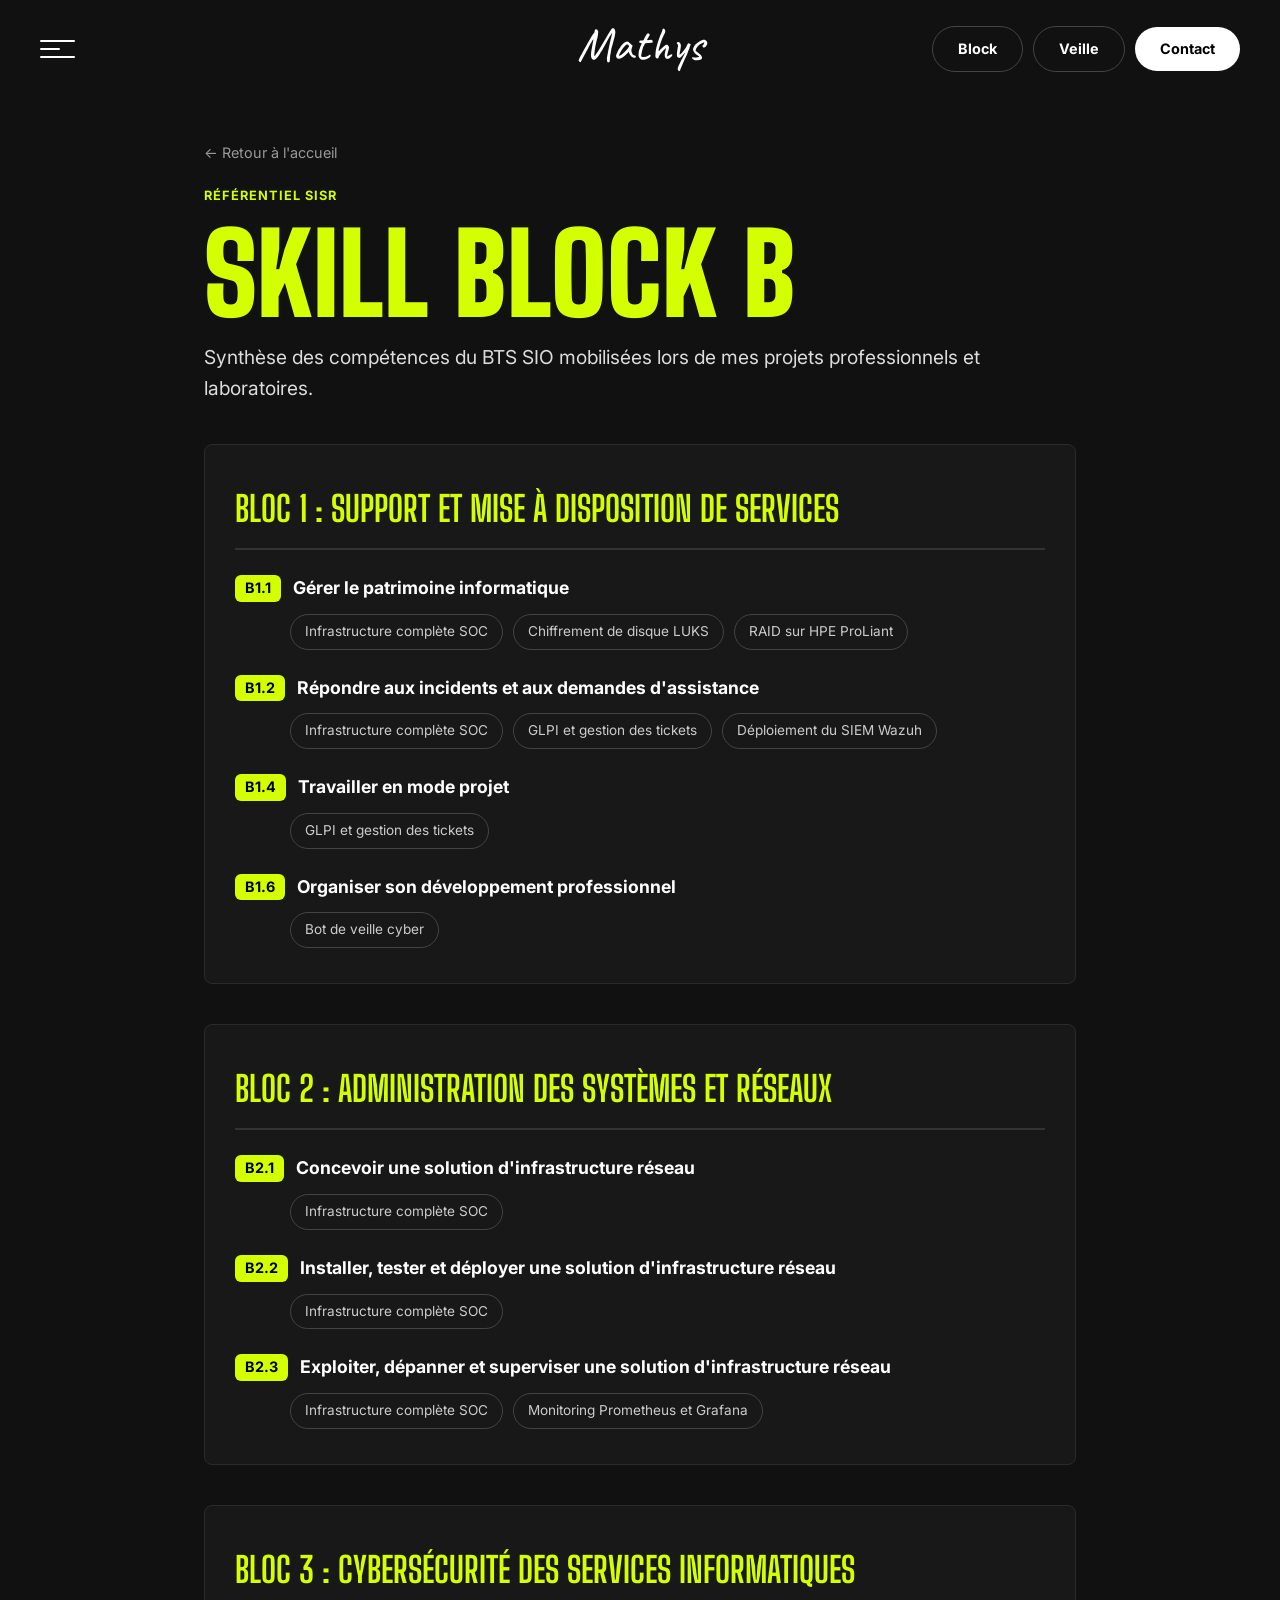
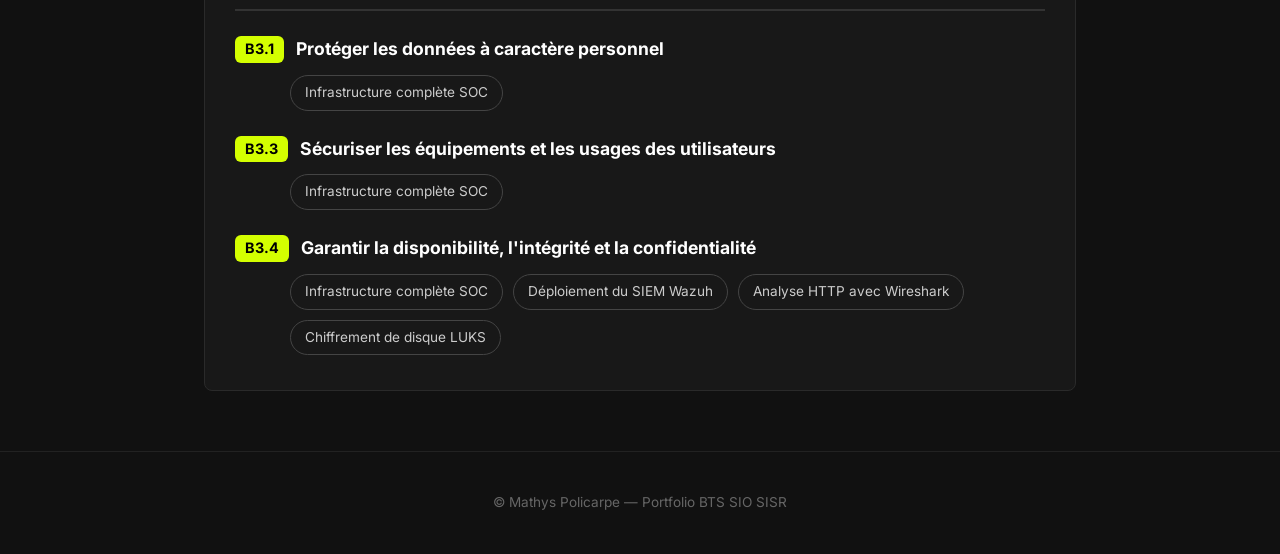
==== competences-bts.html @ 1212009c "Add files via upload" ====
<!DOCTYPE html>
<html lang="fr">
<head>
    <meta charset="UTF-8">
    <meta name="viewport" content="width=device-width, initial-scale=1">
    <title>Compétences BTS SIO SISR — Mathys Policarpe</title>
    <meta name="description" content="Tableau de synthèse des compétences B1, B2 et B3 du BTS SIO SISR.">
    <link rel="preconnect" href="https://fonts.googleapis.com">
    <link rel="preconnect" href="https://fonts.gstatic.com" crossorigin>
    <link href="https://fonts.googleapis.com/css2?family=Big+Shoulders+Display:wght@900&family=Caveat:wght@400..700&family=Inter:wght@400;500;700&display=swap" rel="stylesheet">
    <link rel="stylesheet" href="style.css">
    <style>
        .blocs { display: grid; gap: 40px; margin-top: 40px; }
        .bloc { background: var(--card); border: 1px solid var(--bd); border-radius: 8px; padding: 35px 30px; }
        .bloc h2 { font-family: var(--giant); font-size: 2.2rem; color: var(--y); text-transform: uppercase; border-bottom: 2px solid #333; padding-bottom: 12px; margin-bottom: 25px; }
        .comp-item { margin-bottom: 25px; }
        .comp-item:last-child { margin-bottom: 0; }
        .comp-item h3 { font-size: 1.1rem; color: #fff; margin-bottom: 12px; display: flex; align-items: center; gap: 12px; line-height: 1.3; }
        .comp-item h3 span { background: var(--y); color: #000; padding: 4px 10px; border-radius: 6px; font-size: 0.9rem; font-weight: 700; white-space: nowrap; }
        .comp-item .projs-lies { display: flex; gap: 10px; flex-wrap: wrap; margin-left: 55px; }
        .comp-item .projs-lies a { text-decoration: none; border: 1px solid #444; padding: 6px 14px; border-radius: 50px; font-size: 0.85rem; color: #ccc; transition: 0.3s; }
        .comp-item .projs-lies a:hover { background: var(--y); color: #000; border-color: var(--y); font-weight: 600; }
        @media (max-width: 768px) {
            .comp-item h3 { align-items: flex-start; flex-direction: column; gap: 8px; }
            .comp-item .projs-lies { margin-left: 0; }
        }
    </style>
</head>
<body>
    <nav class="nav">
        <div>
            <button class="burger" aria-label="Menu"><span></span><span></span><span></span></button>
        </div>
        <a href="index.html" class="logo">Mathys</a>
        <div class="nav-r">
            <a href="competences-bts.html" class="pill out">Block</a>
            <a href="veille.html" class="pill out">Veille</a>
            <a href="index.html#/contact" class="pill">Contact</a>
        </div>
    </nav>

    <div class="menu">
        <ul>
            <li><a href="index.html">Accueil</a></li>
            <li><a href="competences-bts.html">Compétences BTS</a></li>
            <li><a href="index.html#/projets">Projets &amp; Labs</a></li>
            <li><a href="veille.html">Veille Cyber</a></li>
            <li><a href="index.html#/contact">Contact</a></li>
        </ul>
    </div>

    <main class="proj" style="max-width:1000px">
        <a class="back" href="index.html">← Retour à l'accueil</a>
        <span class="tag" style="display:block;margin-top:20px">Référentiel SISR</span>
        <h1>Skill Block B</h1>
        <p class="intro">Synthèse des compétences du BTS SIO mobilisées lors de mes projets professionnels et laboratoires.</p>

        <div class="blocs" id="blocs-container"></div>
    </main>

    <footer>© Mathys Policarpe — Portfolio BTS SIO SISR</footer>

    <script src="projects.js"></script>
    <script src="script.js"></script>
    <script src="gt.js"></script>
    <script>
        /* Définition des blocs selon le référentiel */
        const blocs = {
            "B1": { title: "Bloc 1 : Support et mise à disposition de services", keys: ["B1.1", "B1.2", "B1.4", "B1.6"] },
            "B2": { title: "Bloc 2 : Administration des systèmes et réseaux", keys: ["B2.1", "B2.2", "B2.3"] },
            "B3": { title: "Bloc 3 : Cybersécurité des services informatiques", keys: ["B3.1", "B3.3", "B3.4"] }
        };

        let html = "";
        for (const [id, bloc] of Object.entries(blocs)) {
            html += `<div class="bloc"><h2>${bloc.title}</h2>`;
            bloc.keys.forEach(k => {
                if (SKL[k]) {
                    const projs = P.filter(p => p.skills.includes(k));
                    let projHtml = "";
                    if (projs.length > 0) {
                        projHtml = `<div class="projs-lies">${projs.map(p => `<a href="index.html#/p/${p.id}">${p.title}</a>`).join('')}</div>`;
                    } else {
                        projHtml = `<div class="projs-lies"><span style="color:#666; font-size:0.85rem; padding: 6px 0;">En cours d'acquisition...</span></div>`;
                    }
                    html += `
                    <div class="comp-item">
                        <h3><span>${k}</span> ${SKL[k]}</h3>
                        ${projHtml}
                    </div>`;
                }
            });
            html += `</div>`;
        }
        document.getElementById("blocs-container").innerHTML = html;
    </script>
</body>
</html>
---- style.css ----
:root {
  --bg: #111;
  --y: #d4ff00;
  --w: #fff;
  --g: #999;
  --in: #222;
  --card: #181818;
  --bd: #2a2a2a;
  --giant: "Big Shoulders Display", sans-serif;
  --sig: "Caveat", cursive;
  --body: "Inter", sans-serif;
  --mono: "Courier New", monospace;
}
* {
  margin: 0;
  padding: 0;
  box-sizing: border-box;
}
html {
  scroll-behavior: smooth;
}
body {
  background: var(--bg);
  color: var(--w);
  font-family: var(--body);
  overflow-x: hidden;
  line-height: 1.6;
}
a {
  color: inherit;
}
/* NAV */
.nav {
  display: grid;
  grid-template-columns: 1fr auto 1fr;
  align-items: center;
  padding: 25px 40px;
  background: var(--bg);
  position: fixed;
  width: 100%;
  top: 0;
  z-index: 1000;
}
.nav-r {
  display: flex;
  justify-content: flex-end;
  gap: 10px;
  align-items: center;
}
.burger {
  background: none;
  border: 0;
  cursor: pointer;
  display: flex;
  flex-direction: column;
  gap: 6px;
  z-index: 1001;
  width: 35px;
}
.burger span {
  height: 2px;
  background: var(--w);
  border-radius: 2px;
  transition: 0.3s;
  width: 35px;
}
.burger span:nth-child(2) {
  width: 20px;
}
.burger.active span:nth-child(1) {
  transform: translateY(8px) rotate(45deg);
}
.burger.active span:nth-child(2) {
  opacity: 0;
}
.burger.active span:nth-child(3) {
  transform: translateY(-8px) rotate(-45deg);
}
.logo {
  font-family: var(--sig);
  font-size: 3rem;
  text-decoration: none;
  line-height: 1;
  transform: translateY(-5px);
  transition: color 0.3s;
}
.logo:hover {
  color: var(--y);
}
.pill {
  background: var(--w);
  color: #000;
  text-decoration: none;
  padding: 10px 25px;
  border-radius: 50px;
  font-size: 0.9rem;
  font-weight: 700;
  transition: 0.3s;
  display: inline-block;
  border: 0;
  cursor: pointer;
  font-family: var(--body);
}
.pill:hover {
  background: var(--y);
}
.pill.out {
  background: transparent;
  color: var(--w);
  border: 1px solid #444;
}
.pill.out:hover {
  border-color: var(--y);
  color: var(--y);
}
.menu {
  position: fixed;
  inset: 0;
  background: rgba(17, 17, 17, 0.98);
  display: flex;
  justify-content: center;
  align-items: center;
  z-index: 999;
  opacity: 0;
  visibility: hidden;
  transition: 0.4s;
}
.menu.open {
  opacity: 1;
  visibility: visible;
}
.menu ul {
  list-style: none;
  text-align: center;
}
.menu li {
  margin: 18px 0;
}
.menu a {
  font-size: 3rem;
  font-family: var(--giant);
  text-transform: uppercase;
  text-decoration: none;
  transition: color 0.3s;
}
.menu a:hover {
  color: var(--y);
}
/* HERO */
.hero {
  min-height: 100vh;
  display: flex;
  flex-direction: column;
  justify-content: center;
  align-items: center;
  padding-top: 50px;
}
.sub {
  color: var(--g);
  font-size: 0.8rem;
  letter-spacing: 2px;
  text-transform: uppercase;
  margin-bottom: 2vh;
  z-index: 10;
  text-align: center;
  padding: 0 20px;
}
.tc {
  position: relative;
  text-align: center;
  width: 100%;
  display: flex;
  justify-content: center;
  align-items: center;
}
.giant {
  font-family: var(--giant);
  font-size: clamp(6rem, 25vw, 28rem);
  line-height: 0.8;
  color: var(--y);
  text-transform: uppercase;
  letter-spacing: -2px;
  font-weight: 900;
}
.pillimg {
  position: absolute;
  top: 50%;
  left: 50%;
  transform: translate(-50%, -50%);
  width: clamp(150px, 22vw, 350px);
  height: clamp(220px, 32vw, 500px);
  border-radius: 500px;
  overflow: hidden;
  box-shadow: 0 30px 60px rgba(0, 0, 0, 0.5);
  z-index: 5;
  background: linear-gradient(160deg, #2b2b2b, #161616);
}
.pillimg img {
  width: 100%;
  height: 100%;
  object-fit: cover;
}
.hero-cta {
  display: flex;
  gap: 12px;
  margin-top: 4vh;
  z-index: 10;
  flex-wrap: wrap;
  justify-content: center;
}
/* SECTIONS */
.sec {
  padding: 100px 5%;
  max-width: 1200px;
  margin: 0 auto;
}
.sh {
  display: flex;
  align-items: center;
  gap: 30px;
  margin-bottom: 60px;
}
.sh h2 {
  font-family: var(--giant);
  font-size: 3.5rem;
  color: var(--y);
  text-transform: uppercase;
  letter-spacing: 1px;
  font-weight: 900;
}
.line {
  flex-grow: 1;
  height: 2px;
  background: #333;
}
.about {
  font-size: 1.25rem;
  max-width: 850px;
  color: #ddd;
}
.skills {
  display: grid;
  grid-template-columns: 1fr 1fr;
  gap: 30px;
}
.skill {
  background: var(--y);
  color: #111;
  padding: 35px 40px;
  border-radius: 8px;
  display: flex;
  justify-content: space-between;
  align-items: center;
  gap: 20px;
  transition: transform 0.3s;
}
.skill:hover {
  transform: translateY(-5px);
}
.skill h3 {
  font-size: 1.5rem;
  margin-bottom: 8px;
}
.skill p {
  font-size: 0.95rem;
  font-weight: 500;
  opacity: 0.85;
}
.skill b {
  font-size: 4.5rem;
  font-weight: 700;
  line-height: 1;
  letter-spacing: -2px;
  text-align: center;
}
.skill small {
  display: block;
  font-size: 0.7rem;
  letter-spacing: 1px;
  text-transform: uppercase;
  font-weight: 700;
  letter-spacing: 0;
}
.grid {
  display: grid;
  grid-template-columns: repeat(auto-fit, minmax(320px, 1fr));
  gap: 30px;
}
.card {
  background: var(--card);
  border: 1px solid var(--bd);
  border-radius: 8px;
  padding: 35px 30px;
  text-decoration: none;
  display: flex;
  flex-direction: column;
  gap: 6px;
  transition: 0.3s;
}
.card:hover {
  background: #222;
  border-color: var(--y);
  transform: translateY(-5px);
}
.tag {
  color: var(--y);
  font-size: 0.8rem;
  font-weight: 700;
  text-transform: uppercase;
  letter-spacing: 1px;
}
.card h3 {
  font-size: 1.6rem;
}
.card p {
  color: var(--g);
}
.card .stack {
  font-size: 0.8rem;
  color: #666;
  margin-top: 8px;
}
.card .go {
  color: var(--y);
  font-weight: 700;
  margin-top: 14px;
}
.filters {
  display: flex;
  gap: 10px;
  flex-wrap: wrap;
  margin-bottom: 30px;
}
.filters button {
  background: none;
  color: var(--w);
  border: 1px solid #444;
  border-radius: 50px;
  padding: 7px 18px;
  cursor: pointer;
  font-family: var(--body);
  font-weight: 600;
}
.filters button.on,
.filters button:hover {
  background: var(--y);
  color: #000;
  border-color: var(--y);
}
/* CONTACT */
.cg {
  display: grid;
  grid-template-columns: 1fr 1fr;
  gap: 80px;
}
.lead {
  font-size: 1.5rem;
  margin-bottom: 40px;
  line-height: 1.5;
}
.cd p,
.cd a {
  display: block;
  font-size: 1.1rem;
  margin-bottom: 10px;
}
.cd a {
  color: var(--y);
  text-decoration: none;
}
.cd a:hover {
  text-decoration: underline;
}
.form {
  display: flex;
  flex-direction: column;
  gap: 20px;
}
.row {
  display: flex;
  gap: 20px;
}
.form input,
.form textarea {
  width: 100%;
  background: var(--in);
  border: 0;
  border-radius: 6px;
  padding: 18px;
  color: var(--w);
  font-family: var(--body);
  font-size: 1rem;
}
.form input:focus,
.form textarea:focus {
  outline: 1px solid var(--g);
}
.send {
  background: var(--y);
  color: #000;
  border: 0;
  border-radius: 6px;
  padding: 18px;
  font-size: 1.1rem;
  font-weight: 700;
  cursor: pointer;
  font-family: var(--body);
}
.send:hover {
  background: #e2ff4d;
}
footer {
  text-align: center;
  color: #666;
  padding: 40px 5%;
  border-top: 1px solid #222;
  font-size: 0.85rem;
}
/* PROJET */
.proj {
  max-width: 1000px;
  margin: 0 auto;
  padding: 140px 5% 60px;
}
.back {
  color: var(--g);
  text-decoration: none;
  font-size: 0.9rem;
}
.back:hover {
  color: var(--y);
}
.proj h1 {
  font-family: var(--giant);
  font-size: clamp(3rem, 9vw, 7rem);
  line-height: 0.95;
  color: var(--y);
  text-transform: uppercase;
  margin: 15px 0;
  font-weight: 900;
}
.chips {
  display: flex;
  gap: 8px;
  flex-wrap: wrap;
  margin: 15px 0 25px;
}
.chip {
  border: 1px solid #444;
  border-radius: 50px;
  padding: 4px 14px;
  font-size: 0.8rem;
  color: #ccc;
}
.chip.y {
  background: var(--y);
  color: #000;
  border-color: var(--y);
  font-weight: 700;
}
.intro {
  font-size: 1.2rem;
  color: #ddd;
  margin-bottom: 30px;
}
.dl {
  display: flex;
  gap: 12px;
  flex-wrap: wrap;
  margin-bottom: 60px;
}
.step {
  border-top: 2px solid #333;
  padding: 35px 0;
  display: grid;
  grid-template-columns: 70px 1fr;
  gap: 20px;
}
.num {
  font-family: var(--giant);
  font-size: 3.5rem;
  color: var(--y);
  line-height: 1;
  font-weight: 900;
}
.step h2 {
  font-size: 1.5rem;
  margin-bottom: 8px;
}
.step p {
  color: #bbb;
  margin-bottom: 14px;
}
pre {
  background: #0a0a0a;
  border: 1px solid #2a2a2a;
  border-left: 3px solid var(--y);
  border-radius: 6px;
  padding: 16px;
  color: #e8e8e8;
  font-family: var(--mono);
  font-size: 0.85rem;
  overflow-x: auto;
  margin: 12px 0;
  white-space: pre;
}
figure {
  margin: 18px 0;
}
figure img {
  max-width: 100%;
  border-radius: 8px;
  border: 1px solid #2a2a2a;
  display: block;
}
figcaption {
  color: #777;
  font-size: 0.8rem;
  margin-top: 6px;
}
.ph {
  border: 2px dashed #333;
  border-radius: 8px;
  padding: 40px 20px;
  text-align: center;
  color: #666;
  font-size: 0.85rem;
  font-family: var(--mono);
}
.box {
  background: var(--card);
  border: 1px solid var(--bd);
  border-radius: 8px;
  padding: 25px 30px;
  margin-top: 40px;
}
.box h3 {
  color: var(--y);
  margin-bottom: 10px;
}
.box li {
  margin: 6px 0 6px 20px;
  color: #ccc;
}
.pn {
  display: flex;
  justify-content: space-between;
  gap: 15px;
  margin-top: 50px;
  flex-wrap: wrap;
}
/* traduction */
.gt_float_switcher,
.gt_float_switcher .gt-selected {
  background: #111 !important;
  border: 1px solid #444 !important;
  border-radius: 6px !important;
}
.gt_float_switcher * {
  color: #fff !important;
}
.gt_float_switcher .gt-options {
  background: #111 !important;
}
.gt_float_switcher .gt-options a:hover {
  background: #333 !important;
}
/* animations */
.js .rv {
  opacity: 0;
  transform: translateY(30px);
  transition: all 0.8s cubic-bezier(0.5, 0, 0, 1);
}
.js .rv.visible {
  opacity: 1;
  transform: none;
}
@media (max-width: 900px) {
  .skills,
  .cg {
    grid-template-columns: 1fr;
    gap: 40px;
  }
  .row {
    flex-direction: column;
  }
  .step {
    grid-template-columns: 1fr;
  }
}
@media (max-width: 768px) {
  .nav {
    padding: 15px 20px;
  }
  .logo {
    font-size: 2.3rem;
  }
  .sh h2 {
    font-size: 2.4rem;
  }
  .menu a {
    font-size: 2.3rem;
  }
  .skill b {
    font-size: 3.2rem;
  }
  .nav-r .pill.out {
    display: none;
  }
}
@media print {
  .nav,
  .menu,
  .dl,
  .pn,
  .gtranslate_wrapper,
  .back {
    display: none !important;
  }
  body,
  .box {
    background: #fff;
    color: #000;
  }
  .proj h1,
  .num,
  .box h3 {
    color: #000;
  }
  pre {
    background: #f4f4f4;
    color: #000;
    border-color: #999;
  }
  .step p,
  .intro,
  .box li {
    color: #222;
  }
  .proj {
    padding-top: 20px;
  }
}
/* enrichissement fiches */
.fiche {
  display: grid;
  grid-template-columns: 1fr 1fr;
  gap: 20px;
  margin-bottom: 40px;
}
.fiche .box {
  margin: 0;
}
.h3y {
  font-family: var(--giant);
  font-size: 2.2rem;
  color: var(--y);
  text-transform: uppercase;
  margin: 50px 0 20px;
  font-weight: 900;
}
.cgrid {
  display: grid;
  grid-template-columns: repeat(auto-fit, minmax(230px, 1fr));
  gap: 16px;
}
.cgrid div {
  background: var(--card);
  border: 1px solid var(--bd);
  border-radius: 8px;
  padding: 18px;
}
.cgrid b {
  color: var(--y);
  display: block;
  margin-bottom: 4px;
}
.cgrid span {
  color: #bbb;
  font-size: 0.92rem;
}
.tbl {
  width: 100%;
  border-collapse: collapse;
  font-size: 0.92rem;
  overflow-x: auto;
  display: block;
}
.tbl th {
  color: var(--y);
  text-align: left;
  padding: 10px 12px;
  border-bottom: 2px solid #333;
}
.tbl td {
  padding: 10px 12px;
  border-bottom: 1px solid #2a2a2a;
  color: #ccc;
}
.skl li {
  list-style: none;
  margin: 8px 0;
}
.skl b {
  color: var(--y);
  margin-right: 8px;
}
@media (max-width: 900px) {
  .fiche {
    grid-template-columns: 1fr;
  }
}
@media print {
  .cgrid div,
  .tbl td {
    background: #fff;
    color: #000;
  }
  .h3y,
  .tbl th,
  .cgrid b,
  .skl b {
    color: #000;
  }
}

/* bandeaux défilants */
.band {
  overflow: hidden;
  white-space: nowrap;
  background: var(--y);
  color: #111;
  padding: 16px 0;
  margin: 50px -2%;
  width: 104%;
  transform: rotate(-1.5deg);
}
.band.dark {
  background: #111;
  color: var(--y);
  border-block: 2px solid var(--y);
  transform: rotate(1.5deg);
}
.band .track {
  display: inline-flex;
  animation: band 40s linear infinite;
}
.band.dark .track {
  animation-direction: reverse;
}
.band:hover .track {
  animation-play-state: paused;
}
.band span {
  font-family: var(--giant);
  font-weight: 900;
  font-size: clamp(2rem, 5vw, 3.8rem);
  text-transform: uppercase;
  line-height: 1;
  padding: 0 28px;
}
.band span::after {
  content: "✦";
  margin-left: 56px;
  font-size: 0.6em;
  vertical-align: middle;
}
@keyframes band {
  to {
    transform: translateX(-50%);
  }
}
@media (prefers-reduced-motion: reduce) {
  .band .track {
    animation: none;
  }
}
@media print {
  .band {
    display: none !important;
  }
}
/* Animation sur l'élément */
.ticker-band {
  -webkit-animation: marquee 20s linear infinite;
  animation: marquee 20s linear infinite;
}

/* Keyframes */
@-webkit-keyframes marquee {
  0% {
    transform: translateX(0%);
  }
  100% {
    transform: translateX(-50%);
  }
}

@keyframes marquee {
  0% {
    transform: translateX(0%);
  }
  100% {
    transform: translateX(-50%);
  }
}
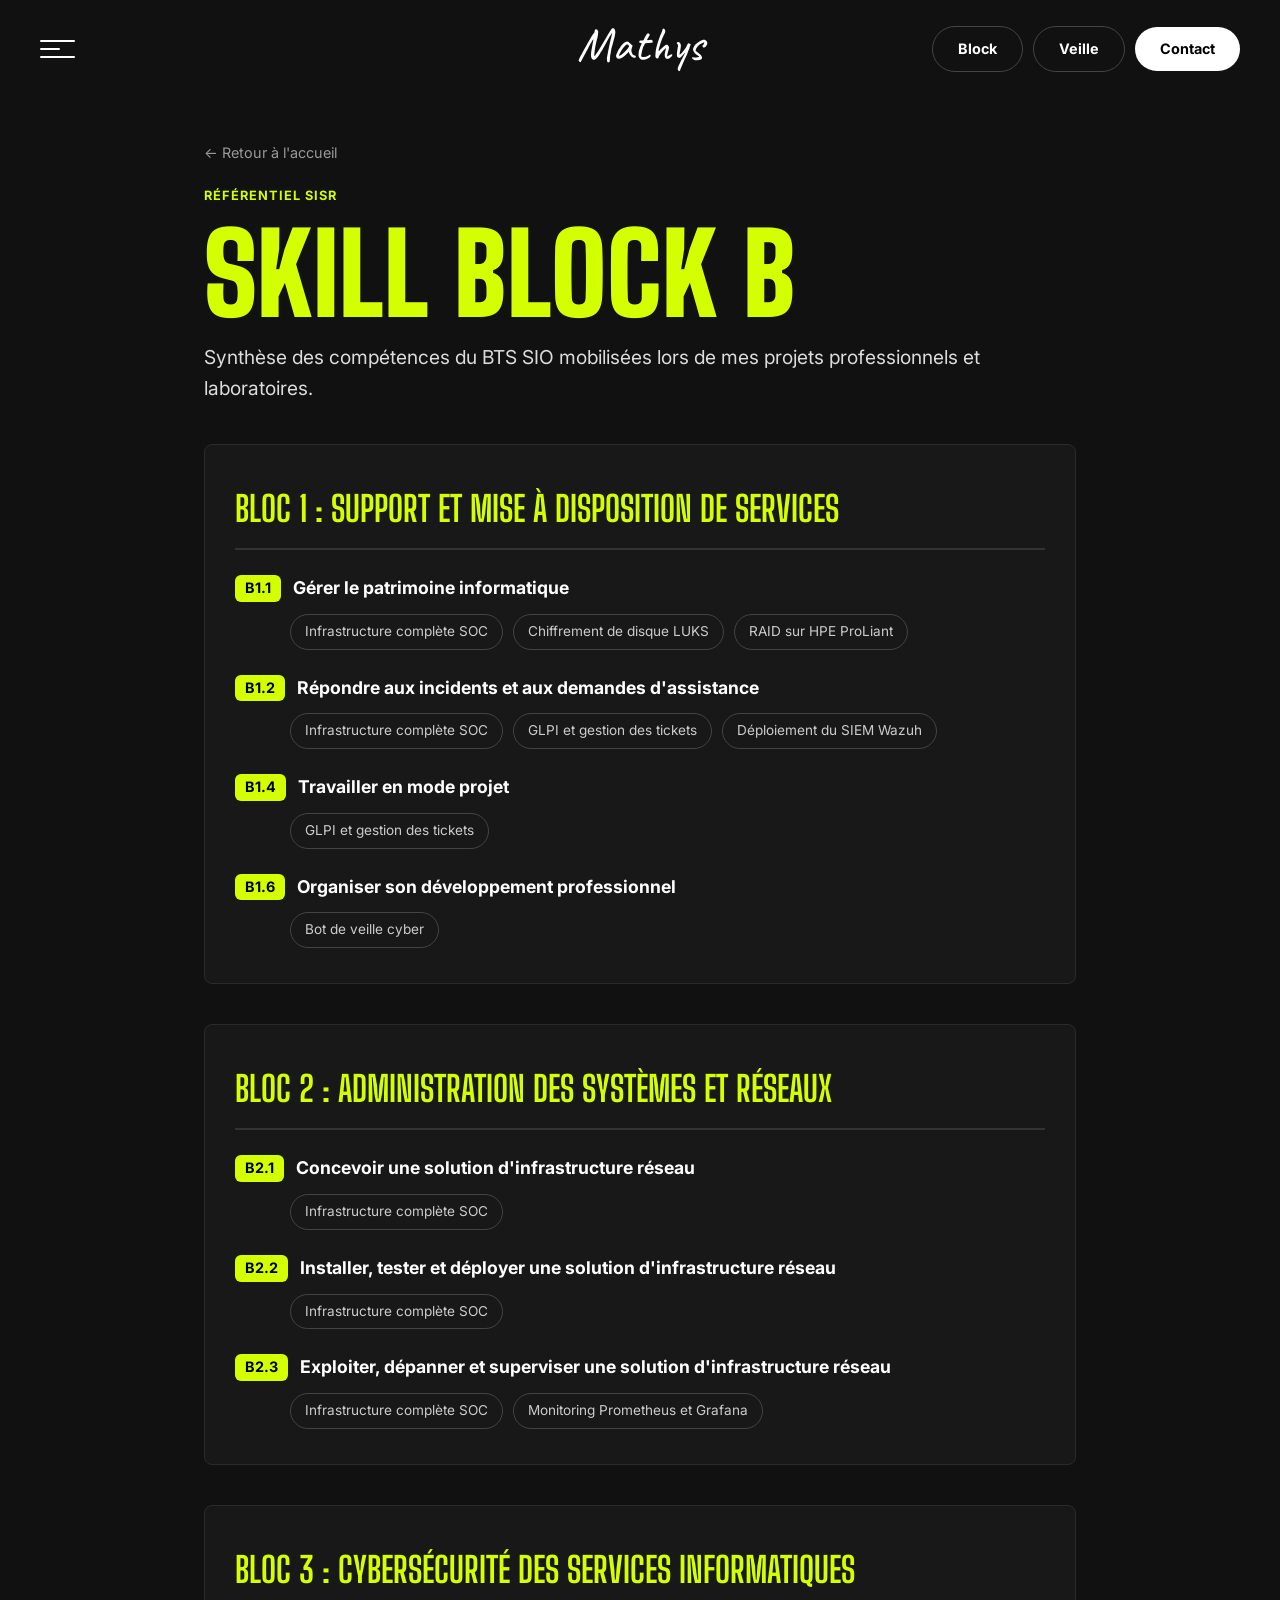
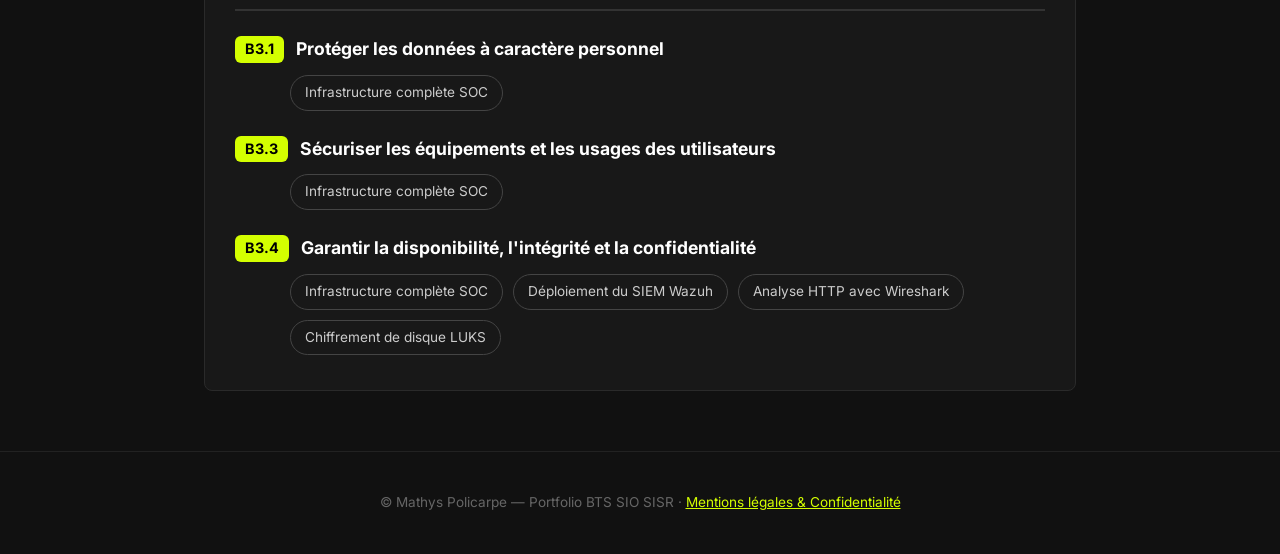
==== commit a164a83d: "Fix HTML encoding issues in competences-bts.html" ====
--- a/competences-bts.html
+++ b/competences-bts.html
@@ -41,7 +41,7 @@
 
     <div class="menu">
         <ul>
-            <li><a href="index.html">Accueil</a></li>
+            <li><a href="index.html#/">Accueil</a></li>
             <li><a href="competences-bts.html">Compétences BTS</a></li>
             <li><a href="index.html#/projets">Projets &amp; Labs</a></li>
             <li><a href="veille.html">Veille Cyber</a></li>
@@ -58,7 +58,7 @@
         <div class="blocs" id="blocs-container"></div>
     </main>
 
-    <footer>© Mathys Policarpe — Portfolio BTS SIO SISR</footer>
+    <footer>© Mathys Policarpe — Portfolio BTS SIO SISR · <a href="index.html" style="color: var(--y);">Mentions légales &amp; Confidentialité</a></footer>
 
     <script src="projects.js"></script>
     <script src="script.js"></script>
@@ -95,4 +95,4 @@
         document.getElementById("blocs-container").innerHTML = html;
     </script>
 </body>
-</html>+</html>
--- a/style.css
+++ b/style.css
@@ -804,3 +804,44 @@
     transform: translateX(-50%);
   }
 }
+/* --- Boutons d'export et téléchargement --- */
+.dl {
+  display: flex;
+  flex-wrap: wrap;
+  gap: 12px;
+  margin-bottom: 32px;
+}
+
+/* --- Système d'onglets (Documentation technique / utilisateur) --- */
+.tabs {
+  display: inline-flex;
+  background: #111;
+  padding: 6px;
+  border-radius: 999px;
+  border: 1px solid rgba(255, 255, 255, 0.1);
+  margin-bottom: 24px;
+}
+
+.tabs button {
+  background: transparent;
+  border: none;
+  color: rgba(255, 255, 255, 0.7);
+  font-family: inherit;
+  font-size: 0.9rem;
+  font-weight: 500;
+  padding: 10px 24px;
+  border-radius: 999px;
+  cursor: pointer;
+  transition: all 0.2s ease;
+}
+
+.tabs button:hover:not(.on) {
+  color: #fff;
+  background: rgba(255, 255, 255, 0.05);
+}
+
+.tabs button.on {
+  background: #d4ff00; /* Ton jaune néon */
+  color: #111;
+  font-weight: 700;
+}
